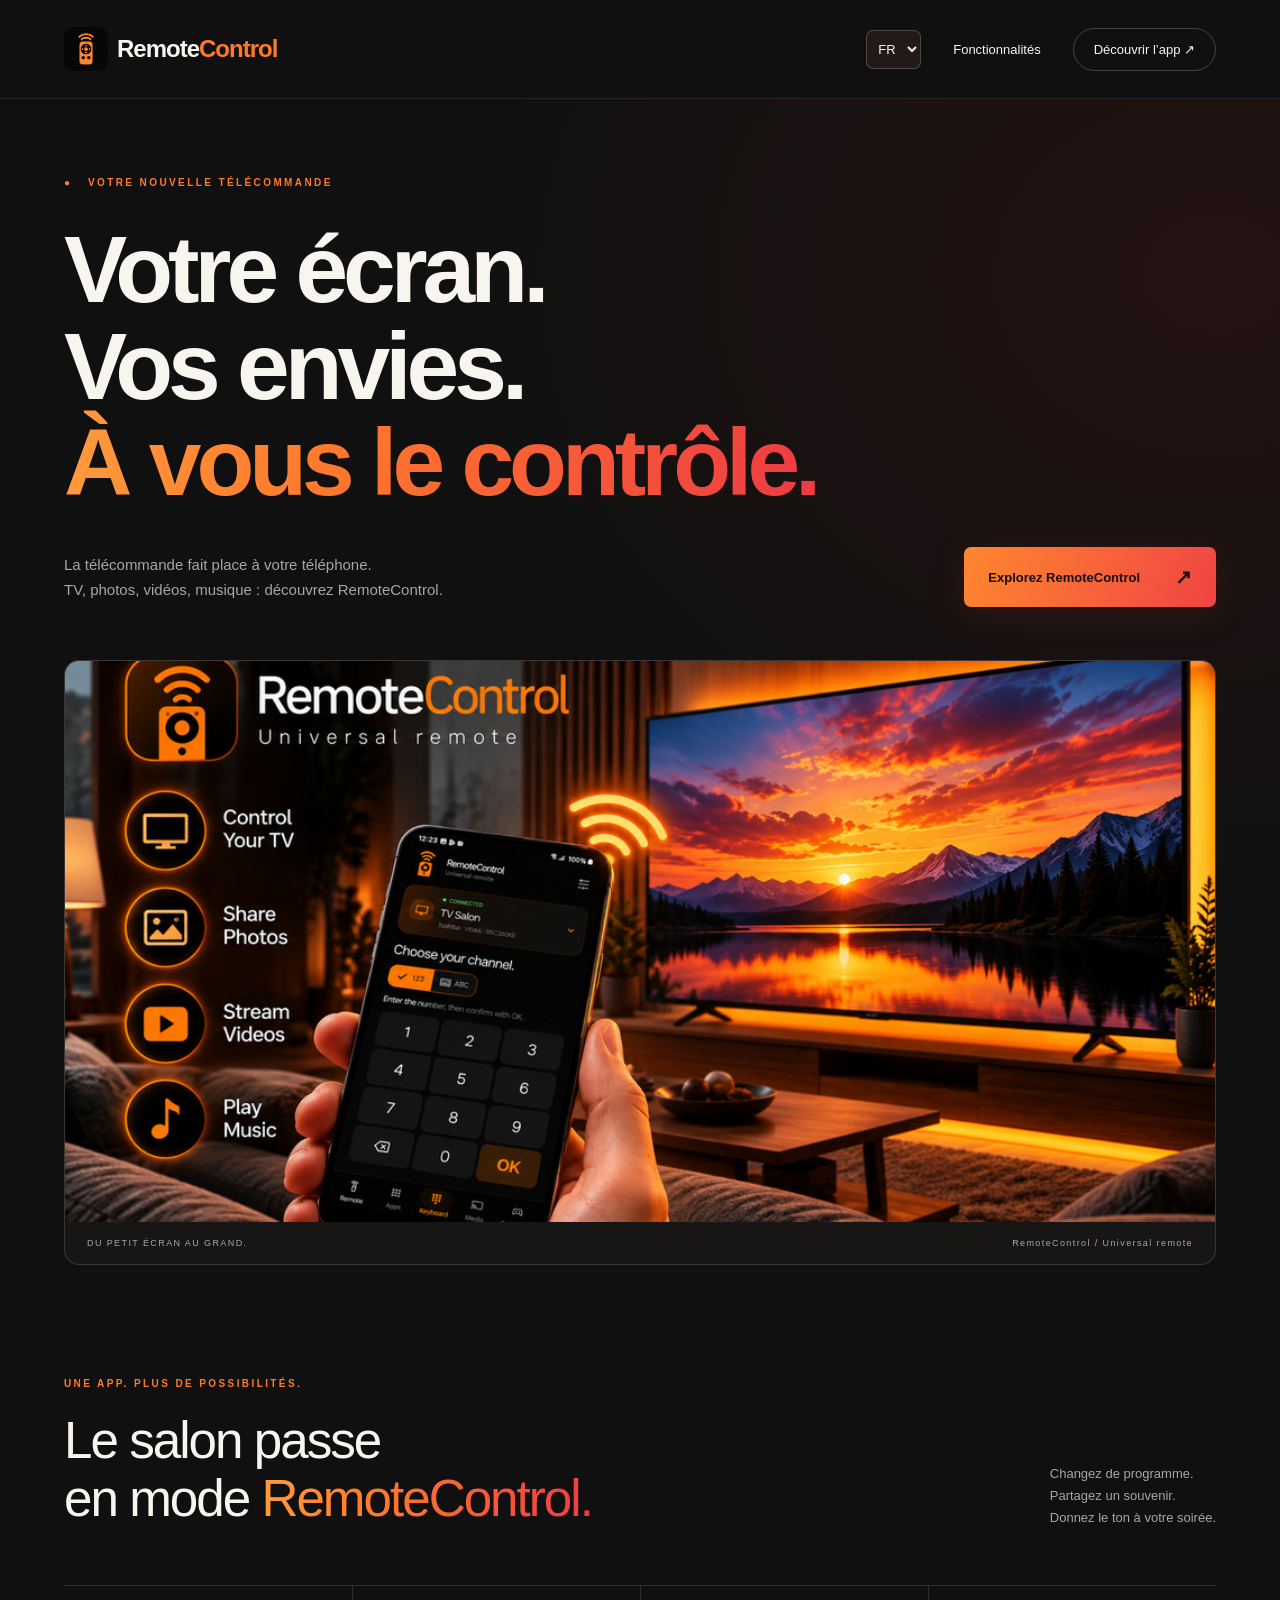
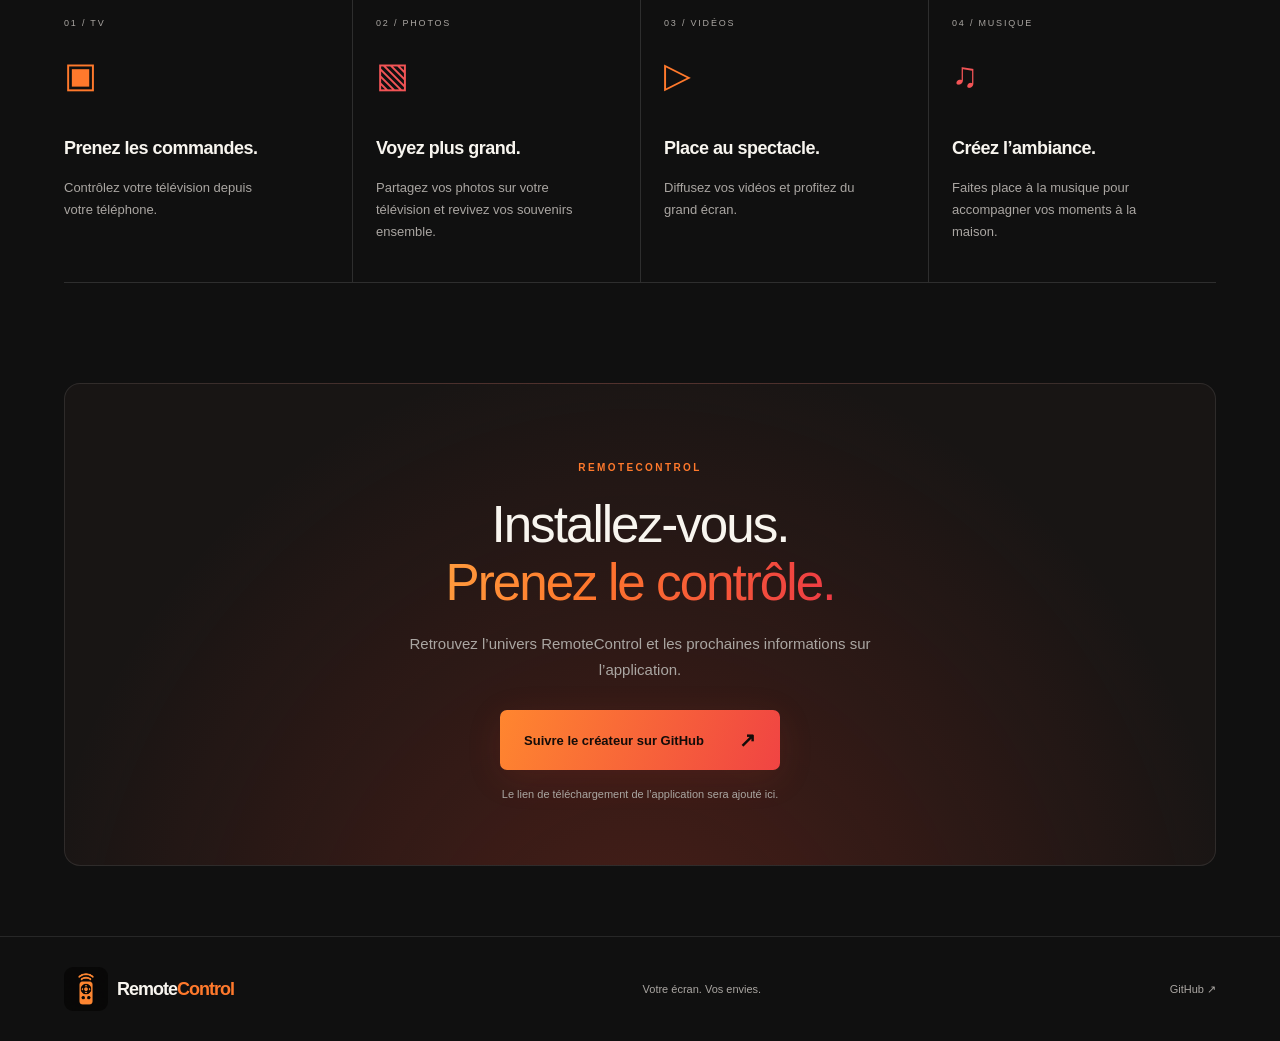
==== index.html @ 9609f973 "Publish RemoteControl landing page with French and English" ====
<!doctype html>
<html lang="fr"><head><meta charset="utf-8"><meta name="viewport" content="width=device-width,initial-scale=1"><meta name="theme-color" content="#101010"><meta name="description" content="RemoteControl : télécommande TV, partage de photos, vidéos et musique."><link rel="icon" type="image/png" href="assets/logo.png"><title>RemoteControl — Votre écran. Vos envies.</title><link rel="stylesheet" href="style.css"></head><body>
<a class="skip" href="#contenu">Aller au contenu</a>
<header><a class="brand" href="#"><img class="app-logo" src="assets/logo.png" width="44" height="44" alt="">Remote<span>Control</span></a><nav aria-label="Navigation principale"><label class="language"><span class="sr-only">Langue / Language</span><select id="language" aria-label="Langue / Language"><option value="fr">FR</option><option value="en">EN</option></select></label><a href="#fonctions">Fonctionnalités</a><a class="nav-cta" href="#decouvrir">Découvrir l’app ↗</a></nav></header>
<main id="contenu"><section class="hero"><p class="eyebrow">● &nbsp; VOTRE NOUVELLE TÉLÉCOMMANDE</p><h1>Votre écran.<br>Vos envies.<br><em>À vous le contrôle.</em></h1><div class="intro"><p>La télécommande fait place à votre téléphone.<br>TV, photos, vidéos, musique : découvrez RemoteControl.</p><a class="button" href="#fonctions">Explorez RemoteControl <span aria-hidden="true">↗</span></a></div><figure><img src="assets/remotecontrol.png" width="1024" height="500" alt="RemoteControl sur un téléphone devant une télévision : contrôle TV, photos, vidéos et musique."><figcaption><span>DU PETIT ÉCRAN AU GRAND.</span><span>RemoteControl / Universal remote</span></figcaption></figure></section>
<section class="features" id="fonctions"><div class="section-head"><div><p class="eyebrow">UNE APP. PLUS DE POSSIBILITÉS.</p><h2>Le salon passe<br>en mode <em>RemoteControl.</em></h2></div><p>Changez de programme.<br>Partagez un souvenir.<br>Donnez le ton à votre soirée.</p></div><div class="grid"><article><span class="number">01 / TV</span><div class="icon" aria-hidden="true">▣</div><h3>Prenez les commandes.</h3><p>Contrôlez votre télévision depuis votre téléphone.</p></article><article><span class="number">02 / PHOTOS</span><div class="icon" aria-hidden="true">▧</div><h3>Voyez plus grand.</h3><p>Partagez vos photos sur votre télévision et revivez vos souvenirs ensemble.</p></article><article><span class="number">03 / VIDÉOS</span><div class="icon" aria-hidden="true">▷</div><h3>Place au spectacle.</h3><p>Diffusez vos vidéos et profitez du grand écran.</p></article><article><span class="number">04 / MUSIQUE</span><div class="icon" aria-hidden="true">♫</div><h3>Créez l’ambiance.</h3><p>Faites place à la musique pour accompagner vos moments à la maison.</p></article></div></section>
<section class="closing" id="decouvrir"><p class="eyebrow">REMOTECONTROL</p><h2>Installez-vous.<br><em>Prenez le contrôle.</em></h2><p>Retrouvez l’univers RemoteControl et les prochaines informations sur l’application.</p><a class="button" href="https://github.com/mirco1000" target="_blank" rel="noopener noreferrer">Suivre le créateur sur GitHub <span aria-hidden="true">↗</span></a><small>Le lien de téléchargement de l’application sera ajouté ici.</small></section></main><footer><a class="brand" href="#"><img class="app-logo" src="assets/logo.png" width="44" height="44" alt="">Remote<span>Control</span></a><span>Votre écran. Vos envies.</span><a href="https://github.com/mirco1000" target="_blank" rel="noopener noreferrer">GitHub ↗</a></footer><script src="language.js"></script></body></html>
---- style.css ----
:root{color-scheme:dark;--bg:#101010;--text:#f8f5ef;--muted:#aaa6a2;--orange:#ff792c;--red:#ed3a44}*{box-sizing:border-box}html{scroll-behavior:smooth;scroll-padding-top:30px}body{margin:0;background:var(--bg);color:var(--text);font-family:Arial,Helvetica,sans-serif;-webkit-font-smoothing:antialiased}a{color:inherit;text-decoration:none}a:focus-visible{outline:3px solid var(--orange);outline-offset:5px}.skip{position:absolute;top:-90px;left:20px}.skip:focus{top:10px;z-index:4;background:#111;padding:15px}header,main,footer{max-width:1400px;margin:auto}header{padding:27px 5%;display:flex;align-items:center;justify-content:space-between;border-bottom:1px solid #ffffff18}.brand{display:flex;align-items:center;font-size:24px;font-weight:700;letter-spacing:-1px}.brand span{color:var(--orange)}.logo{display:grid;place-items:center;width:34px;height:38px;margin-right:10px;background:linear-gradient(135deg,var(--orange),var(--red));border-radius:10px;color:#111;font-size:29px}nav{display:flex;align-items:center;gap:32px;font-size:13px}.nav-cta{border:1px solid #ffffff35;border-radius:30px;padding:13px 20px}.hero{padding:65px 5% 0;background:radial-gradient(ellipse at 95% 15%,#bd29241e,transparent 45%)}.eyebrow{font-size:10px;letter-spacing:2.4px;font-weight:700;color:var(--orange)}h1{font-size:clamp(48px,7.4vw,102px);line-height:1.02;letter-spacing:-5px;margin:30px 0 24px;font-weight:600}em{font-style:normal;background:linear-gradient(100deg,#ff9b3d,var(--orange) 35%,var(--red));background-clip:text;-webkit-background-clip:text;color:transparent}.intro{display:flex;align-items:center;justify-content:space-between;margin:26px 0 42px;gap:25px}p{color:var(--muted);line-height:1.7;font-size:15px}.button{display:inline-flex;gap:35px;align-items:center;background:linear-gradient(110deg,#ff862f,#f04443);border-radius:7px;padding:18px 24px;font-size:13px;font-weight:700;color:#140c09;box-shadow:0 8px 35px #e33c2520;transition:transform .2s}.button:hover{transform:translateY(-3px)}.button span{font-size:20px}figure{margin:0;border:1px solid #ffffff25;border-radius:15px;overflow:hidden;background:#181615}figure img{display:block;width:100%;height:auto}figcaption{display:flex;justify-content:space-between;padding:16px 22px;color:#aaa6a2;font-size:9px;letter-spacing:1.4px}.features{padding:100px 5%}.section-head{display:flex;justify-content:space-between;align-items:end;gap:30px;margin-bottom:38px}h2{font-size:clamp(32px,4vw,52px);letter-spacing:-2px;line-height:1.12;font-weight:500;margin:20px 0}.section-head>p{font-size:13px;padding-bottom:5px}.grid{display:grid;grid-template-columns:repeat(4,1fr);border-top:1px solid #ffffff20;border-bottom:1px solid #ffffff20}.grid article{padding:26px 23px 26px 0}.grid article+article{border-left:1px solid #ffffff20;padding-left:23px}.number{font-size:9px;letter-spacing:1.8px;color:#aaa6a2}.icon{font-size:35px;color:var(--orange);height:90px;display:flex;align-items:center}.grid article:nth-child(even) .icon{color:#f25456}h3{font-size:18px;letter-spacing:-.5px}.grid p{font-size:13px;max-width:220px}.closing{text-align:center;margin:0 5% 70px;padding:65px 25px;background:radial-gradient(ellipse at 50% 130%,#d4382345,transparent 75%),#181514;border:1px solid #ffffff18;border-radius:16px}.closing p:not(.eyebrow){max-width:470px;margin:20px auto 28px}.closing small{display:block;margin-top:18px;color:#aaa6a2;font-size:11px}footer{padding:30px 5%;border-top:1px solid #ffffff18;display:flex;align-items:center;justify-content:space-between;gap:20px}footer .brand{font-size:18px}footer>span,footer>a:last-child{font-size:11px;color:var(--muted)}@media(max-width:700px){header{padding:20px 6%}.brand{font-size:20px}.logo{width:29px;height:32px;font-size:24px}nav>a:first-child{display:none}.nav-cta{font-size:10px;padding:11px 14px}.hero{padding:42px 6% 0}h1{letter-spacing:-2.5px}.intro{display:block;margin-bottom:30px}.intro p{font-size:14px;margin-bottom:24px}figcaption{font-size:8px;padding:13px;letter-spacing:.6px}figcaption span:last-child{display:none}.features{padding:60px 6%}.section-head{display:block}.section-head>p{display:none}.grid{grid-template-columns:1fr 1fr}.grid article{padding:20px 15px 20px 0}.grid article+article{padding-left:15px}.grid article:nth-child(3){border-left:0;padding-left:0}.grid article:nth-child(n+3){border-top:1px solid #ffffff20}.icon{height:65px}h3{font-size:16px}.grid p{font-size:12px}.closing{margin:0 6% 45px;padding:35px 18px}h2{letter-spacing:-1.3px}.closing .button{gap:18px;padding:16px;font-size:12px}footer{padding:25px 6%}footer>span{display:none}}@media(prefers-reduced-motion:reduce){html{scroll-behavior:auto}.button{transition:none}}
.brand .app-logo{width:44px;height:44px;object-fit:contain;border-radius:9px;margin-right:9px}.language select{font:inherit;color:var(--text);background:#211a17;border:1px solid #ffffff35;border-radius:7px;padding:10px 7px;cursor:pointer}.language select:focus-visible{outline:2px solid var(--orange);outline-offset:3px}.sr-only{position:absolute;width:1px;height:1px;padding:0;margin:-1px;overflow:hidden;clip:rect(0,0,0,0);white-space:nowrap;border:0}@media(max-width:700px){nav{gap:9px}.brand .app-logo{width:34px;height:34px;margin-right:4px}.brand{font-size:18px}.language select{padding:8px 3px;font-size:11px}.nav-cta{font-size:9px;padding:10px}.hero .eyebrow{letter-spacing:1.8px}}
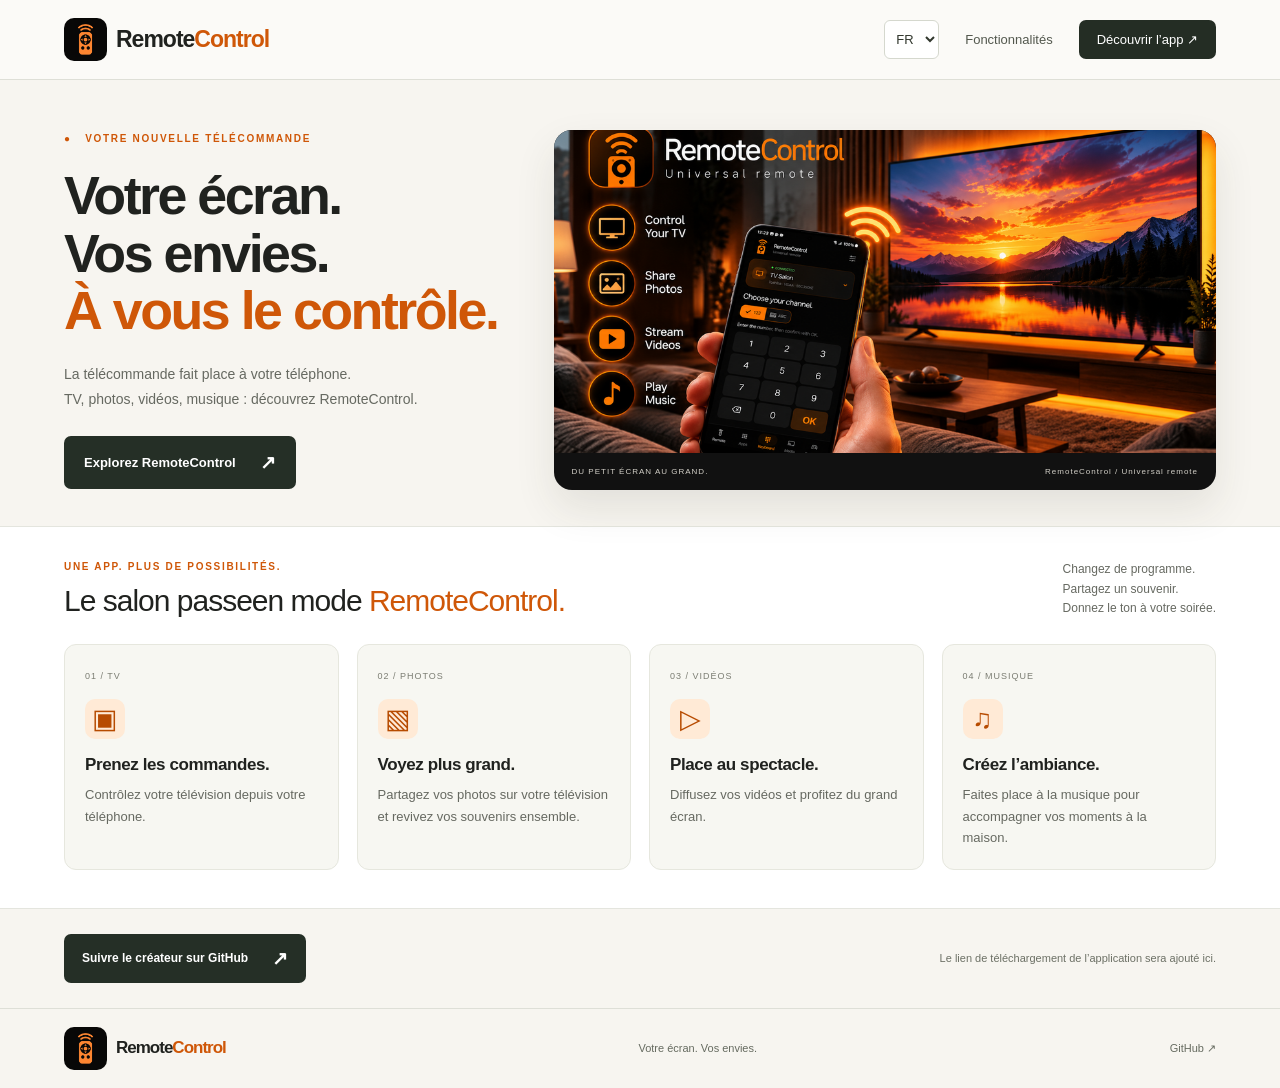
==== commit 1c88a9b2: "Force straight image and refresh cached stylesheet" ====
--- a/index.html
+++ b/index.html
@@ -1,5 +1,5 @@
 <!doctype html>
-<html lang="fr"><head><meta charset="utf-8"><meta name="viewport" content="width=device-width,initial-scale=1"><meta name="theme-color" content="#101010"><meta name="description" content="RemoteControl : télécommande TV, partage de photos, vidéos et musique."><link rel="icon" type="image/png" href="assets/logo.png"><title>RemoteControl — Votre écran. Vos envies.</title><link rel="stylesheet" href="style.css"></head><body>
+<html lang="fr"><head><meta charset="utf-8"><meta name="viewport" content="width=device-width,initial-scale=1"><meta name="theme-color" content="#101010"><meta name="description" content="RemoteControl : télécommande TV, partage de photos, vidéos et musique."><link rel="icon" type="image/png" href="assets/logo.png"><title>RemoteControl — Votre écran. Vos envies.</title><link rel="stylesheet" href="style.css?v=straight-image-2"></head><body>
 <a class="skip" href="#contenu">Aller au contenu</a>
 <header><a class="brand" href="#"><img class="app-logo" src="assets/logo.png" width="44" height="44" alt="">Remote<span>Control</span></a><nav aria-label="Navigation principale"><label class="language"><span class="sr-only">Langue / Language</span><select id="language" aria-label="Langue / Language"><option value="fr">FR</option><option value="en">EN</option></select></label><a href="#fonctions">Fonctionnalités</a><a class="nav-cta" href="#decouvrir">Découvrir l’app ↗</a></nav></header>
 <main id="contenu"><section class="hero"><p class="eyebrow">● &nbsp; VOTRE NOUVELLE TÉLÉCOMMANDE</p><h1>Votre écran.<br>Vos envies.<br><em>À vous le contrôle.</em></h1><div class="intro"><p>La télécommande fait place à votre téléphone.<br>TV, photos, vidéos, musique : découvrez RemoteControl.</p><a class="button" href="#fonctions">Explorez RemoteControl <span aria-hidden="true">↗</span></a></div><figure><img src="assets/remotecontrol.png" width="1024" height="500" alt="RemoteControl sur un téléphone devant une télévision : contrôle TV, photos, vidéos et musique."><figcaption><span>DU PETIT ÉCRAN AU GRAND.</span><span>RemoteControl / Universal remote</span></figcaption></figure></section>
--- a/style.css
+++ b/style.css
@@ -1,2 +1,3 @@
-:root{color-scheme:dark;--bg:#101010;--text:#f8f5ef;--muted:#aaa6a2;--orange:#ff792c;--red:#ed3a44}*{box-sizing:border-box}html{scroll-behavior:smooth;scroll-padding-top:30px}body{margin:0;background:var(--bg);color:var(--text);font-family:Arial,Helvetica,sans-serif;-webkit-font-smoothing:antialiased}a{color:inherit;text-decoration:none}a:focus-visible{outline:3px solid var(--orange);outline-offset:5px}.skip{position:absolute;top:-90px;left:20px}.skip:focus{top:10px;z-index:4;background:#111;padding:15px}header,main,footer{max-width:1400px;margin:auto}header{padding:27px 5%;display:flex;align-items:center;justify-content:space-between;border-bottom:1px solid #ffffff18}.brand{display:flex;align-items:center;font-size:24px;font-weight:700;letter-spacing:-1px}.brand span{color:var(--orange)}.logo{display:grid;place-items:center;width:34px;height:38px;margin-right:10px;background:linear-gradient(135deg,var(--orange),var(--red));border-radius:10px;color:#111;font-size:29px}nav{display:flex;align-items:center;gap:32px;font-size:13px}.nav-cta{border:1px solid #ffffff35;border-radius:30px;padding:13px 20px}.hero{padding:65px 5% 0;background:radial-gradient(ellipse at 95% 15%,#bd29241e,transparent 45%)}.eyebrow{font-size:10px;letter-spacing:2.4px;font-weight:700;color:var(--orange)}h1{font-size:clamp(48px,7.4vw,102px);line-height:1.02;letter-spacing:-5px;margin:30px 0 24px;font-weight:600}em{font-style:normal;background:linear-gradient(100deg,#ff9b3d,var(--orange) 35%,var(--red));background-clip:text;-webkit-background-clip:text;color:transparent}.intro{display:flex;align-items:center;justify-content:space-between;margin:26px 0 42px;gap:25px}p{color:var(--muted);line-height:1.7;font-size:15px}.button{display:inline-flex;gap:35px;align-items:center;background:linear-gradient(110deg,#ff862f,#f04443);border-radius:7px;padding:18px 24px;font-size:13px;font-weight:700;color:#140c09;box-shadow:0 8px 35px #e33c2520;transition:transform .2s}.button:hover{transform:translateY(-3px)}.button span{font-size:20px}figure{margin:0;border:1px solid #ffffff25;border-radius:15px;overflow:hidden;background:#181615}figure img{display:block;width:100%;height:auto}figcaption{display:flex;justify-content:space-between;padding:16px 22px;color:#aaa6a2;font-size:9px;letter-spacing:1.4px}.features{padding:100px 5%}.section-head{display:flex;justify-content:space-between;align-items:end;gap:30px;margin-bottom:38px}h2{font-size:clamp(32px,4vw,52px);letter-spacing:-2px;line-height:1.12;font-weight:500;margin:20px 0}.section-head>p{font-size:13px;padding-bottom:5px}.grid{display:grid;grid-template-columns:repeat(4,1fr);border-top:1px solid #ffffff20;border-bottom:1px solid #ffffff20}.grid article{padding:26px 23px 26px 0}.grid article+article{border-left:1px solid #ffffff20;padding-left:23px}.number{font-size:9px;letter-spacing:1.8px;color:#aaa6a2}.icon{font-size:35px;color:var(--orange);height:90px;display:flex;align-items:center}.grid article:nth-child(even) .icon{color:#f25456}h3{font-size:18px;letter-spacing:-.5px}.grid p{font-size:13px;max-width:220px}.closing{text-align:center;margin:0 5% 70px;padding:65px 25px;background:radial-gradient(ellipse at 50% 130%,#d4382345,transparent 75%),#181514;border:1px solid #ffffff18;border-radius:16px}.closing p:not(.eyebrow){max-width:470px;margin:20px auto 28px}.closing small{display:block;margin-top:18px;color:#aaa6a2;font-size:11px}footer{padding:30px 5%;border-top:1px solid #ffffff18;display:flex;align-items:center;justify-content:space-between;gap:20px}footer .brand{font-size:18px}footer>span,footer>a:last-child{font-size:11px;color:var(--muted)}@media(max-width:700px){header{padding:20px 6%}.brand{font-size:20px}.logo{width:29px;height:32px;font-size:24px}nav>a:first-child{display:none}.nav-cta{font-size:10px;padding:11px 14px}.hero{padding:42px 6% 0}h1{letter-spacing:-2.5px}.intro{display:block;margin-bottom:30px}.intro p{font-size:14px;margin-bottom:24px}figcaption{font-size:8px;padding:13px;letter-spacing:.6px}figcaption span:last-child{display:none}.features{padding:60px 6%}.section-head{display:block}.section-head>p{display:none}.grid{grid-template-columns:1fr 1fr}.grid article{padding:20px 15px 20px 0}.grid article+article{padding-left:15px}.grid article:nth-child(3){border-left:0;padding-left:0}.grid article:nth-child(n+3){border-top:1px solid #ffffff20}.icon{height:65px}h3{font-size:16px}.grid p{font-size:12px}.closing{margin:0 6% 45px;padding:35px 18px}h2{letter-spacing:-1.3px}.closing .button{gap:18px;padding:16px;font-size:12px}footer{padding:25px 6%}footer>span{display:none}}@media(prefers-reduced-motion:reduce){html{scroll-behavior:auto}.button{transition:none}}
-.brand .app-logo{width:44px;height:44px;object-fit:contain;border-radius:9px;margin-right:9px}.language select{font:inherit;color:var(--text);background:#211a17;border:1px solid #ffffff35;border-radius:7px;padding:10px 7px;cursor:pointer}.language select:focus-visible{outline:2px solid var(--orange);outline-offset:3px}.sr-only{position:absolute;width:1px;height:1px;padding:0;margin:-1px;overflow:hidden;clip:rect(0,0,0,0);white-space:nowrap;border:0}@media(max-width:700px){nav{gap:9px}.brand .app-logo{width:34px;height:34px;margin-right:4px}.brand{font-size:18px}.language select{padding:8px 3px;font-size:11px}.nav-cta{font-size:9px;padding:10px}.hero .eyebrow{letter-spacing:1.8px}}
+:root{color-scheme:light;--bg:#f7f5f0;--text:#20221f;--muted:#666961;--orange:#cf5708}*{box-sizing:border-box}html{scroll-behavior:smooth;scroll-padding-top:20px}body{margin:0;background:var(--bg);color:var(--text);font-family:Arial,Helvetica,sans-serif;-webkit-font-smoothing:antialiased}a{color:inherit;text-decoration:none}a:focus-visible,select:focus-visible{outline:3px solid #d86717;outline-offset:5px}.skip{position:absolute;top:-100px}.skip:focus{top:10px;left:10px;background:white;padding:12px;z-index:3}header{display:flex;align-items:center;justify-content:space-between;padding:18px 5%;border-bottom:1px solid #dedfd7;background:#fbfaf7}.brand{display:flex;align-items:center;font-size:23px;font-weight:700;letter-spacing:-1px}.brand span{color:var(--orange)}.brand .app-logo{height:43px;width:43px;object-fit:contain;border-radius:10px;margin-right:9px}nav{display:flex;align-items:center;gap:26px;font-size:13px}nav>a:first-of-type{color:#53584e}.nav-cta{background:#242d24;color:white;padding:12px 18px;border-radius:7px}.language select{font:inherit;border:1px solid #d5d8ce;background:#fff;color:#32382e;padding:10px 7px;border-radius:6px;cursor:pointer}.sr-only{position:absolute;width:1px;height:1px;padding:0;margin:-1px;overflow:hidden;clip:rect(0,0,0,0);white-space:nowrap;border:0}.hero{padding:50px 5% 36px;display:grid;grid-template-columns:.8fr 1.2fr;column-gap:48px;align-items:center}.eyebrow{font-size:10px;letter-spacing:1.7px;font-weight:700;color:var(--orange);line-height:1.6}.hero>.eyebrow{grid-column:1;grid-row:1;margin:0 0 18px}.hero h1{grid-column:1;grid-row:2;font-size:clamp(36px,4.2vw,64px);font-weight:600;letter-spacing:-2.5px;line-height:1.07;margin:0}em{color:var(--orange);font-style:normal}.hero .intro{grid-column:1;grid-row:3;margin-top:20px}.intro p{font-size:14px;line-height:1.8;color:var(--muted);margin:0 0 24px}.button{display:inline-flex;align-items:center;gap:24px;padding:15px 20px;background:#252f26;color:#fff;border-radius:7px;font-size:13px;font-weight:600;transition:background .2s,transform .2s}.button:hover{background:#3c4b3c;transform:translateY(-2px)}.button span{font-size:19px}.hero figure{grid-column:2;grid-row:1 / 4;margin:0;width:100%;background:#111;border-radius:18px;overflow:hidden;box-shadow:0 18px 40px #3436241b;transform:none}figure img{display:block;width:100%;height:auto}figcaption{padding:14px 18px;display:flex;justify-content:space-between;gap:10px;font-size:8px;letter-spacing:1px;color:#d3d0c8}.features{padding:32px 5% 38px;background:#fff;border-top:1px solid #e4e5de;border-bottom:1px solid #e4e5de}.section-head{display:flex;align-items:center;justify-content:space-between;gap:25px;margin-bottom:25px}.section-head .eyebrow{margin:0 0 8px}.section-head h2{font-size:30px;font-weight:500;line-height:1.2;letter-spacing:-1px;margin:0}.section-head h2 br{display:none}.section-head>p{color:var(--muted);font-size:12px;line-height:1.65;margin:0}.grid{display:grid;grid-template-columns:repeat(4,minmax(0,1fr));gap:18px}.grid article{background:#f7f7f2;border:1px solid #e6e7de;border-radius:12px;padding:20px}.number{font-size:9px;letter-spacing:1px;color:#7b7d73}.icon{display:flex;align-items:center;justify-content:center;width:40px;height:40px;background:#ffead6;border-radius:10px;color:#b74b00;font-size:27px;margin:16px 0}h3{font-size:17px;font-weight:600;letter-spacing:-.4px;margin:0 0 9px}.grid p{font-size:13px;line-height:1.65;color:var(--muted);margin:0}.closing{padding:25px 5%;display:flex;align-items:center;justify-content:space-between;gap:20px}.closing .eyebrow,.closing h2,.closing>p{display:none}.closing small{font-size:11px;color:#6c7065}.closing .button{font-size:12px;padding:13px 18px}footer{padding:18px 5%;border-top:1px solid #dedfd7;display:flex;align-items:center;justify-content:space-between;gap:20px}footer .brand{font-size:17px}footer .app-logo{width:30px;height:30px;border-radius:7px}footer>span,footer>a:last-child{font-size:11px;color:#666b60}@media(min-width:1700px){.hero{column-gap:70px;padding-top:65px;padding-bottom:55px}.hero h1{font-size:72px}.intro p{font-size:16px}.grid article{padding:25px}}@media(max-width:950px){.hero{column-gap:25px}.hero h1{font-size:40px;letter-spacing:-1.8px}.intro p{font-size:13px}.grid{gap:12px}.grid article{padding:15px}.grid h3{font-size:15px}.grid p{font-size:12px}.section-head h2{font-size:26px}}@media(max-width:650px){header{padding:13px 5%}.brand{font-size:19px}.brand .app-logo{width:35px;height:35px;margin-right:5px}nav{gap:8px}nav>a:first-of-type{display:none}.nav-cta{padding:10px;font-size:10px}.language select{font-size:11px;padding:8px 3px}.hero{display:flex;flex-direction:column;align-items:stretch;padding:30px 5%}.hero>.eyebrow{font-size:9px;margin-bottom:13px}.hero h1{font-size:43px;letter-spacing:-1.8px}.hero .intro{margin-top:15px}.intro p{font-size:13px;margin-bottom:18px}.button{padding:13px 17px;font-size:12px}.hero figure{margin-top:27px;transform:none;border-radius:12px}figcaption{padding:11px;font-size:7px;letter-spacing:.6px}.features{padding:28px 5%}.section-head{display:block;margin-bottom:20px}.section-head h2{font-size:26px}.section-head>p{display:none}.grid{grid-template-columns:repeat(2,minmax(0,1fr));gap:10px}.grid article{padding:15px}.icon{margin:12px 0;width:35px;height:35px;font-size:24px}.grid h3{font-size:15px;line-height:1.3}.grid p{font-size:12px;line-height:1.55}.closing{flex-direction:column;align-items:flex-start;gap:12px;padding:22px 5%}.closing small{font-size:10px}footer{padding:15px 5%}footer>span{display:none}}@media(prefers-reduced-motion:reduce){html{scroll-behavior:auto}.button{transition:none}}
+
+.hero figure,.hero figure img{transform:none!important;rotate:0deg!important;skew:0deg;}
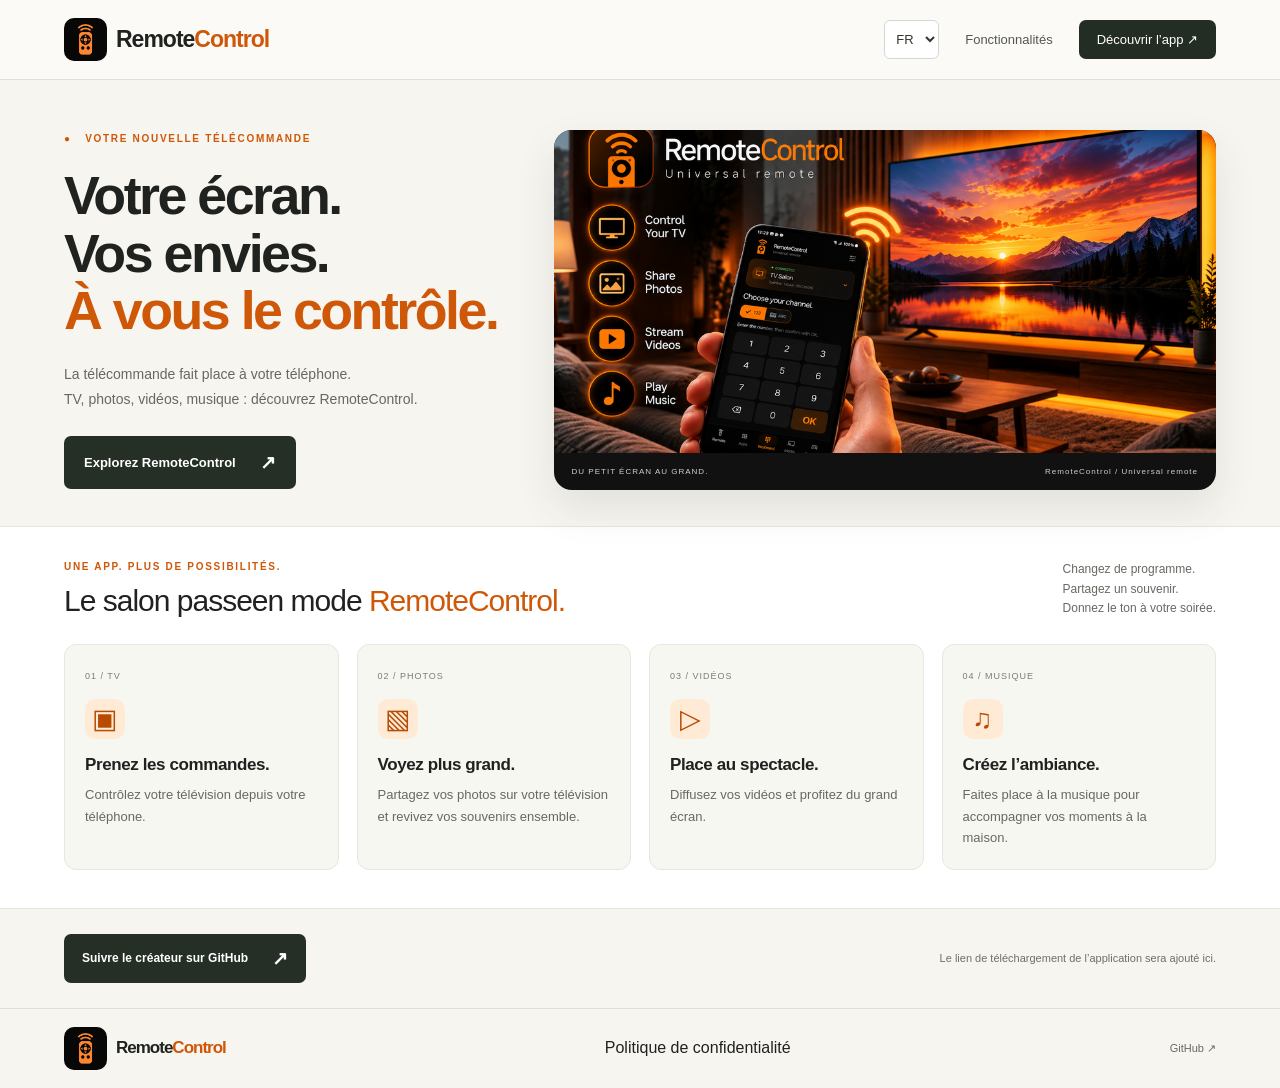
==== commit 9b63625b: "Add French and English privacy policy and footer link" ====
--- a/index.html
+++ b/index.html
@@ -4,4 +4,4 @@
 <header><a class="brand" href="#"><img class="app-logo" src="assets/logo.png" width="44" height="44" alt="">Remote<span>Control</span></a><nav aria-label="Navigation principale"><label class="language"><span class="sr-only">Langue / Language</span><select id="language" aria-label="Langue / Language"><option value="fr">FR</option><option value="en">EN</option></select></label><a href="#fonctions">Fonctionnalités</a><a class="nav-cta" href="#decouvrir">Découvrir l’app ↗</a></nav></header>
 <main id="contenu"><section class="hero"><p class="eyebrow">● &nbsp; VOTRE NOUVELLE TÉLÉCOMMANDE</p><h1>Votre écran.<br>Vos envies.<br><em>À vous le contrôle.</em></h1><div class="intro"><p>La télécommande fait place à votre téléphone.<br>TV, photos, vidéos, musique : découvrez RemoteControl.</p><a class="button" href="#fonctions">Explorez RemoteControl <span aria-hidden="true">↗</span></a></div><figure><img src="assets/remotecontrol.png" width="1024" height="500" alt="RemoteControl sur un téléphone devant une télévision : contrôle TV, photos, vidéos et musique."><figcaption><span>DU PETIT ÉCRAN AU GRAND.</span><span>RemoteControl / Universal remote</span></figcaption></figure></section>
 <section class="features" id="fonctions"><div class="section-head"><div><p class="eyebrow">UNE APP. PLUS DE POSSIBILITÉS.</p><h2>Le salon passe<br>en mode <em>RemoteControl.</em></h2></div><p>Changez de programme.<br>Partagez un souvenir.<br>Donnez le ton à votre soirée.</p></div><div class="grid"><article><span class="number">01 / TV</span><div class="icon" aria-hidden="true">▣</div><h3>Prenez les commandes.</h3><p>Contrôlez votre télévision depuis votre téléphone.</p></article><article><span class="number">02 / PHOTOS</span><div class="icon" aria-hidden="true">▧</div><h3>Voyez plus grand.</h3><p>Partagez vos photos sur votre télévision et revivez vos souvenirs ensemble.</p></article><article><span class="number">03 / VIDÉOS</span><div class="icon" aria-hidden="true">▷</div><h3>Place au spectacle.</h3><p>Diffusez vos vidéos et profitez du grand écran.</p></article><article><span class="number">04 / MUSIQUE</span><div class="icon" aria-hidden="true">♫</div><h3>Créez l’ambiance.</h3><p>Faites place à la musique pour accompagner vos moments à la maison.</p></article></div></section>
-<section class="closing" id="decouvrir"><p class="eyebrow">REMOTECONTROL</p><h2>Installez-vous.<br><em>Prenez le contrôle.</em></h2><p>Retrouvez l’univers RemoteControl et les prochaines informations sur l’application.</p><a class="button" href="https://github.com/mirco1000" target="_blank" rel="noopener noreferrer">Suivre le créateur sur GitHub <span aria-hidden="true">↗</span></a><small>Le lien de téléchargement de l’application sera ajouté ici.</small></section></main><footer><a class="brand" href="#"><img class="app-logo" src="assets/logo.png" width="44" height="44" alt="">Remote<span>Control</span></a><span>Votre écran. Vos envies.</span><a href="https://github.com/mirco1000" target="_blank" rel="noopener noreferrer">GitHub ↗</a></footer><script src="language.js"></script></body></html>
+<section class="closing" id="decouvrir"><p class="eyebrow">REMOTECONTROL</p><h2>Installez-vous.<br><em>Prenez le contrôle.</em></h2><p>Retrouvez l’univers RemoteControl et les prochaines informations sur l’application.</p><a class="button" href="https://github.com/mirco1000" target="_blank" rel="noopener noreferrer">Suivre le créateur sur GitHub <span aria-hidden="true">↗</span></a><small>Le lien de téléchargement de l’application sera ajouté ici.</small></section></main><footer><a class="brand" href="#"><img class="app-logo" src="assets/logo.png" width="44" height="44" alt="">Remote<span>Control</span></a><a href="privacy.html">Politique de confidentialité</a><a href="https://github.com/mirco1000" target="_blank" rel="noopener noreferrer">GitHub ↗</a></footer><script src="language.js"></script></body></html>
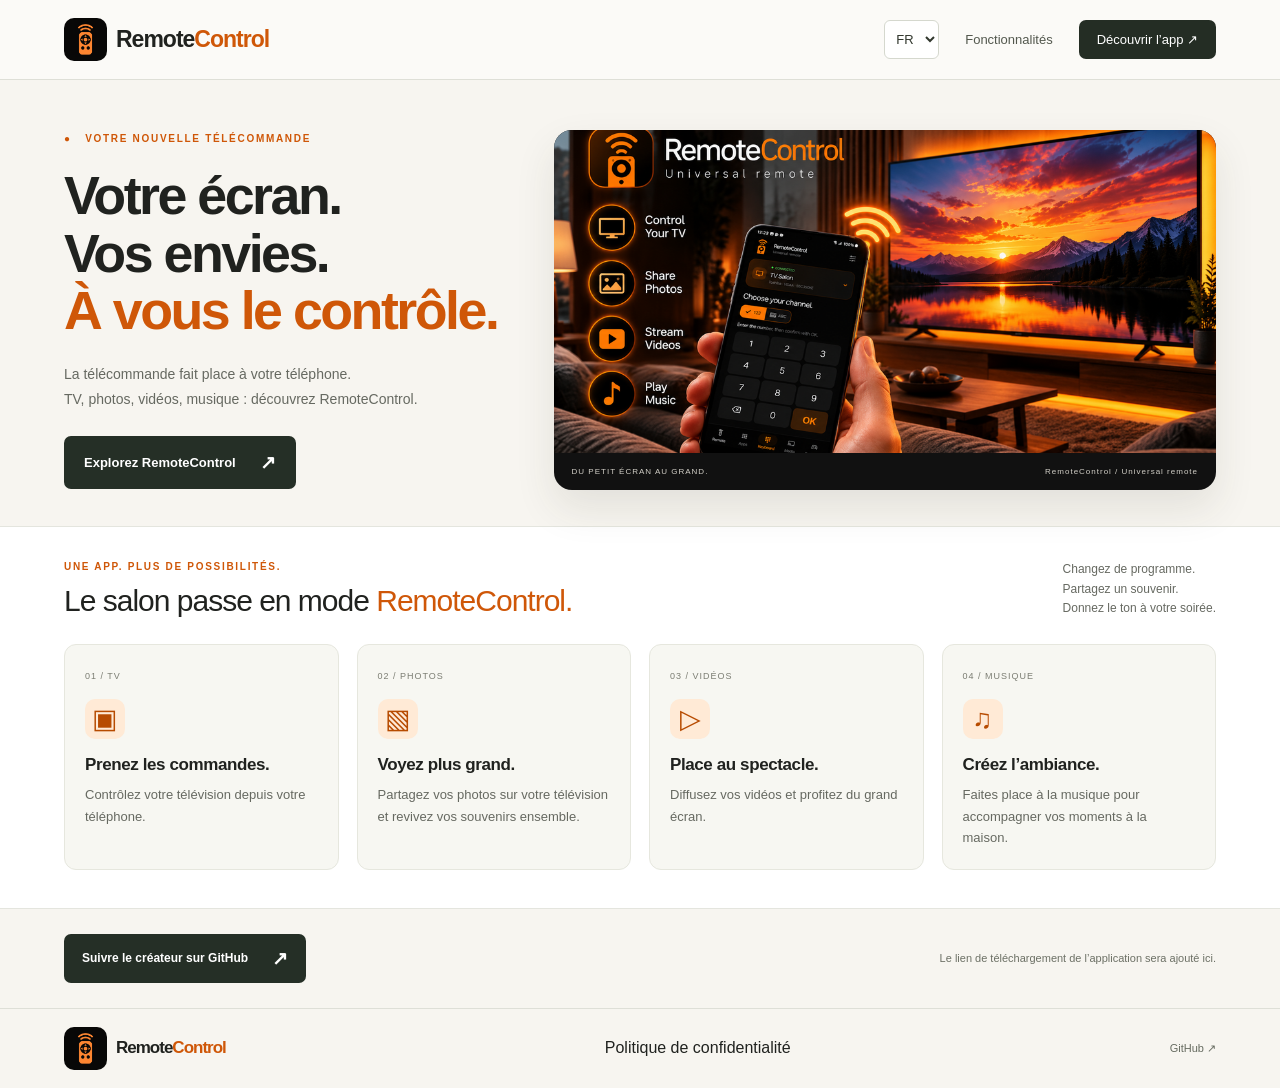
==== commit 71c53424: "Fix missing space in living room heading" ====
--- a/index.html
+++ b/index.html
@@ -3,5 +3,5 @@
 <a class="skip" href="#contenu">Aller au contenu</a>
 <header><a class="brand" href="#"><img class="app-logo" src="assets/logo.png" width="44" height="44" alt="">Remote<span>Control</span></a><nav aria-label="Navigation principale"><label class="language"><span class="sr-only">Langue / Language</span><select id="language" aria-label="Langue / Language"><option value="fr">FR</option><option value="en">EN</option></select></label><a href="#fonctions">Fonctionnalités</a><a class="nav-cta" href="#decouvrir">Découvrir l’app ↗</a></nav></header>
 <main id="contenu"><section class="hero"><p class="eyebrow">● &nbsp; VOTRE NOUVELLE TÉLÉCOMMANDE</p><h1>Votre écran.<br>Vos envies.<br><em>À vous le contrôle.</em></h1><div class="intro"><p>La télécommande fait place à votre téléphone.<br>TV, photos, vidéos, musique : découvrez RemoteControl.</p><a class="button" href="#fonctions">Explorez RemoteControl <span aria-hidden="true">↗</span></a></div><figure><img src="assets/remotecontrol.png" width="1024" height="500" alt="RemoteControl sur un téléphone devant une télévision : contrôle TV, photos, vidéos et musique."><figcaption><span>DU PETIT ÉCRAN AU GRAND.</span><span>RemoteControl / Universal remote</span></figcaption></figure></section>
-<section class="features" id="fonctions"><div class="section-head"><div><p class="eyebrow">UNE APP. PLUS DE POSSIBILITÉS.</p><h2>Le salon passe<br>en mode <em>RemoteControl.</em></h2></div><p>Changez de programme.<br>Partagez un souvenir.<br>Donnez le ton à votre soirée.</p></div><div class="grid"><article><span class="number">01 / TV</span><div class="icon" aria-hidden="true">▣</div><h3>Prenez les commandes.</h3><p>Contrôlez votre télévision depuis votre téléphone.</p></article><article><span class="number">02 / PHOTOS</span><div class="icon" aria-hidden="true">▧</div><h3>Voyez plus grand.</h3><p>Partagez vos photos sur votre télévision et revivez vos souvenirs ensemble.</p></article><article><span class="number">03 / VIDÉOS</span><div class="icon" aria-hidden="true">▷</div><h3>Place au spectacle.</h3><p>Diffusez vos vidéos et profitez du grand écran.</p></article><article><span class="number">04 / MUSIQUE</span><div class="icon" aria-hidden="true">♫</div><h3>Créez l’ambiance.</h3><p>Faites place à la musique pour accompagner vos moments à la maison.</p></article></div></section>
+<section class="features" id="fonctions"><div class="section-head"><div><p class="eyebrow">UNE APP. PLUS DE POSSIBILITÉS.</p><h2>Le salon passe <br>en mode <em>RemoteControl.</em></h2></div><p>Changez de programme.<br>Partagez un souvenir.<br>Donnez le ton à votre soirée.</p></div><div class="grid"><article><span class="number">01 / TV</span><div class="icon" aria-hidden="true">▣</div><h3>Prenez les commandes.</h3><p>Contrôlez votre télévision depuis votre téléphone.</p></article><article><span class="number">02 / PHOTOS</span><div class="icon" aria-hidden="true">▧</div><h3>Voyez plus grand.</h3><p>Partagez vos photos sur votre télévision et revivez vos souvenirs ensemble.</p></article><article><span class="number">03 / VIDÉOS</span><div class="icon" aria-hidden="true">▷</div><h3>Place au spectacle.</h3><p>Diffusez vos vidéos et profitez du grand écran.</p></article><article><span class="number">04 / MUSIQUE</span><div class="icon" aria-hidden="true">♫</div><h3>Créez l’ambiance.</h3><p>Faites place à la musique pour accompagner vos moments à la maison.</p></article></div></section>
 <section class="closing" id="decouvrir"><p class="eyebrow">REMOTECONTROL</p><h2>Installez-vous.<br><em>Prenez le contrôle.</em></h2><p>Retrouvez l’univers RemoteControl et les prochaines informations sur l’application.</p><a class="button" href="https://github.com/mirco1000" target="_blank" rel="noopener noreferrer">Suivre le créateur sur GitHub <span aria-hidden="true">↗</span></a><small>Le lien de téléchargement de l’application sera ajouté ici.</small></section></main><footer><a class="brand" href="#"><img class="app-logo" src="assets/logo.png" width="44" height="44" alt="">Remote<span>Control</span></a><a href="privacy.html">Politique de confidentialité</a><a href="https://github.com/mirco1000" target="_blank" rel="noopener noreferrer">GitHub ↗</a></footer><script src="language.js"></script></body></html>
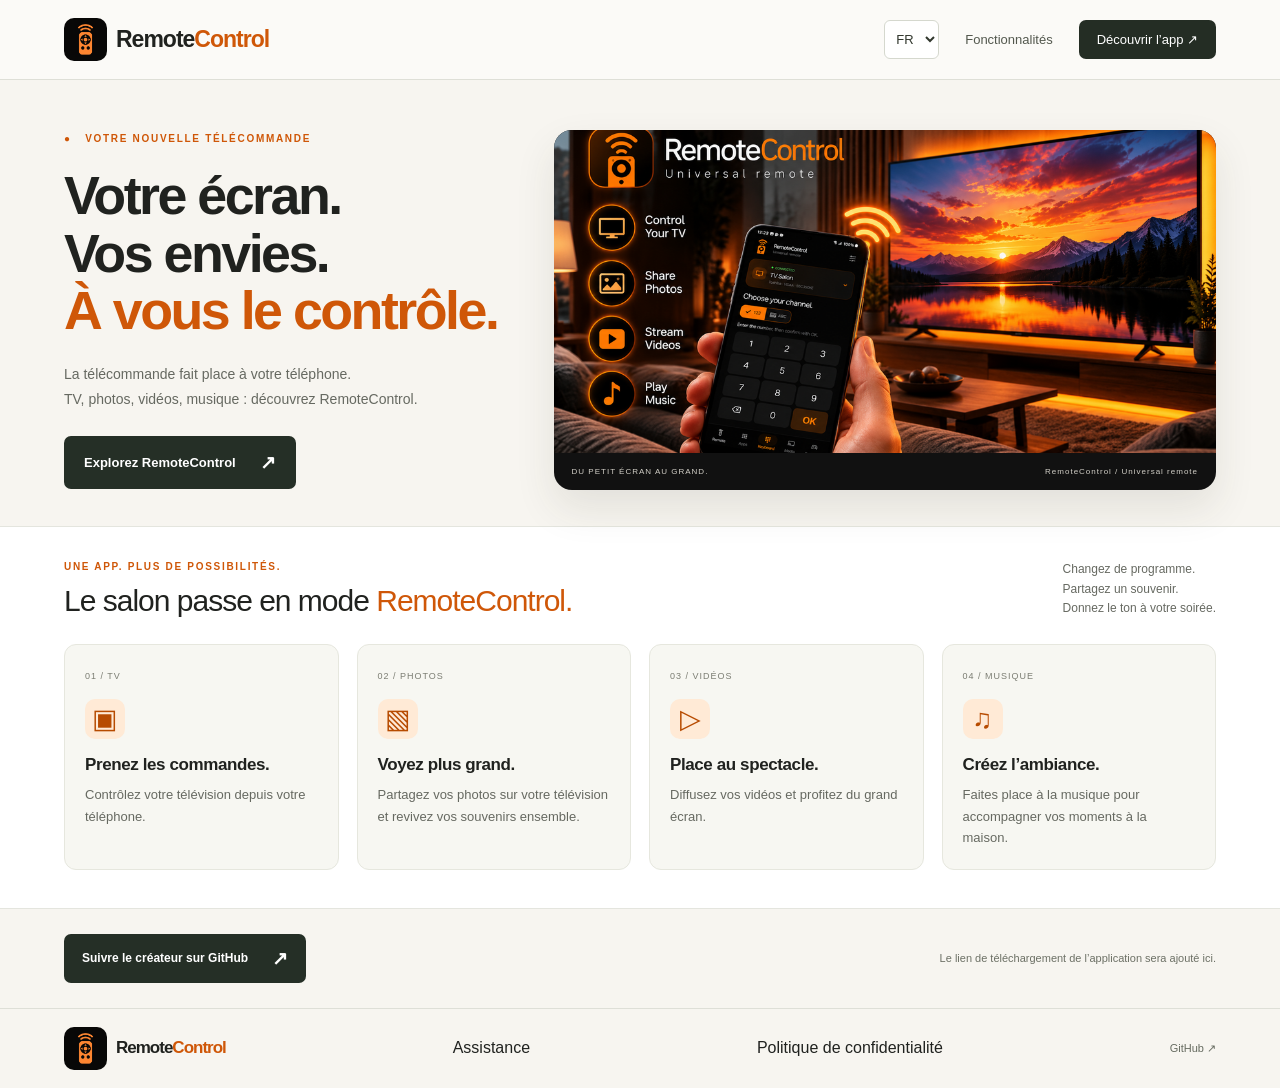
==== commit 88d15799: "Add multilingual assistance page and footer link" ====
--- a/index.html
+++ b/index.html
@@ -1,7 +1,8 @@
 <!doctype html>
 <html lang="fr"><head><meta charset="utf-8"><meta name="viewport" content="width=device-width,initial-scale=1"><meta name="theme-color" content="#101010"><meta name="description" content="RemoteControl : télécommande TV, partage de photos, vidéos et musique."><link rel="icon" type="image/png" href="assets/logo.png"><title>RemoteControl — Votre écran. Vos envies.</title><link rel="stylesheet" href="style.css?v=straight-image-2"></head><body>
 <a class="skip" href="#contenu">Aller au contenu</a>
-<header><a class="brand" href="#"><img class="app-logo" src="assets/logo.png" width="44" height="44" alt="">Remote<span>Control</span></a><nav aria-label="Navigation principale"><label class="language"><span class="sr-only">Langue / Language</span><select id="language" aria-label="Langue / Language"><option value="fr">FR</option><option value="en">EN</option></select></label><a href="#fonctions">Fonctionnalités</a><a class="nav-cta" href="#decouvrir">Découvrir l’app ↗</a></nav></header>
+<header><a class="brand" href="#"><img class="app-logo" src="assets/logo.png" width="44" height="44" alt="">Remote<span>Control</span></a><nav aria-label="Navigation principale"><label class="language"><span class="sr-only">Langue / Language</span><select id="language" aria-label="Langue / Language"><option value="fr">FR</option><option value="en">EN</option><option value="es">ES</option><option value="de">DE</option></select></label><a href="#fonctions">Fonctionnalités</a><a class="nav-cta" href="#decouvrir">Découvrir l’app ↗</a></nav></header>
 <main id="contenu"><section class="hero"><p class="eyebrow">● &nbsp; VOTRE NOUVELLE TÉLÉCOMMANDE</p><h1>Votre écran.<br>Vos envies.<br><em>À vous le contrôle.</em></h1><div class="intro"><p>La télécommande fait place à votre téléphone.<br>TV, photos, vidéos, musique : découvrez RemoteControl.</p><a class="button" href="#fonctions">Explorez RemoteControl <span aria-hidden="true">↗</span></a></div><figure><img src="assets/remotecontrol.png" width="1024" height="500" alt="RemoteControl sur un téléphone devant une télévision : contrôle TV, photos, vidéos et musique."><figcaption><span>DU PETIT ÉCRAN AU GRAND.</span><span>RemoteControl / Universal remote</span></figcaption></figure></section>
 <section class="features" id="fonctions"><div class="section-head"><div><p class="eyebrow">UNE APP. PLUS DE POSSIBILITÉS.</p><h2>Le salon passe <br>en mode <em>RemoteControl.</em></h2></div><p>Changez de programme.<br>Partagez un souvenir.<br>Donnez le ton à votre soirée.</p></div><div class="grid"><article><span class="number">01 / TV</span><div class="icon" aria-hidden="true">▣</div><h3>Prenez les commandes.</h3><p>Contrôlez votre télévision depuis votre téléphone.</p></article><article><span class="number">02 / PHOTOS</span><div class="icon" aria-hidden="true">▧</div><h3>Voyez plus grand.</h3><p>Partagez vos photos sur votre télévision et revivez vos souvenirs ensemble.</p></article><article><span class="number">03 / VIDÉOS</span><div class="icon" aria-hidden="true">▷</div><h3>Place au spectacle.</h3><p>Diffusez vos vidéos et profitez du grand écran.</p></article><article><span class="number">04 / MUSIQUE</span><div class="icon" aria-hidden="true">♫</div><h3>Créez l’ambiance.</h3><p>Faites place à la musique pour accompagner vos moments à la maison.</p></article></div></section>
-<section class="closing" id="decouvrir"><p class="eyebrow">REMOTECONTROL</p><h2>Installez-vous.<br><em>Prenez le contrôle.</em></h2><p>Retrouvez l’univers RemoteControl et les prochaines informations sur l’application.</p><a class="button" href="https://github.com/mirco1000" target="_blank" rel="noopener noreferrer">Suivre le créateur sur GitHub <span aria-hidden="true">↗</span></a><small>Le lien de téléchargement de l’application sera ajouté ici.</small></section></main><footer><a class="brand" href="#"><img class="app-logo" src="assets/logo.png" width="44" height="44" alt="">Remote<span>Control</span></a><a href="privacy.html">Politique de confidentialité</a><a href="https://github.com/mirco1000" target="_blank" rel="noopener noreferrer">GitHub ↗</a></footer><script src="language.js"></script></body></html>
+<section class="closing" id="decouvrir"><p class="eyebrow">REMOTECONTROL</p><h2>Installez-vous.<br><em>Prenez le contrôle.</em></h2><p>Retrouvez l’univers RemoteControl et les prochaines informations sur l’application.</p><a class="button" href="https://github.com/mirco1000" target="_blank" rel="noopener noreferrer">Suivre le créateur sur GitHub <span aria-hidden="true">↗</span></a><small>Le lien de téléchargement de l’application sera ajouté ici.</small></section></main><footer><a class="brand" href="#"><img class="app-logo" src="assets/logo.png" width="44" height="44" alt="">Remote<span>Control</span></a><a href="support.html">Assistance</a><a href="privacy.html">Politique de confidentialité</a><a href="https://github.com/mirco1000" target="_blank" rel="noopener noreferrer">GitHub ↗</a></footer><script src="language.js?v=5"></script></body></html>
+
